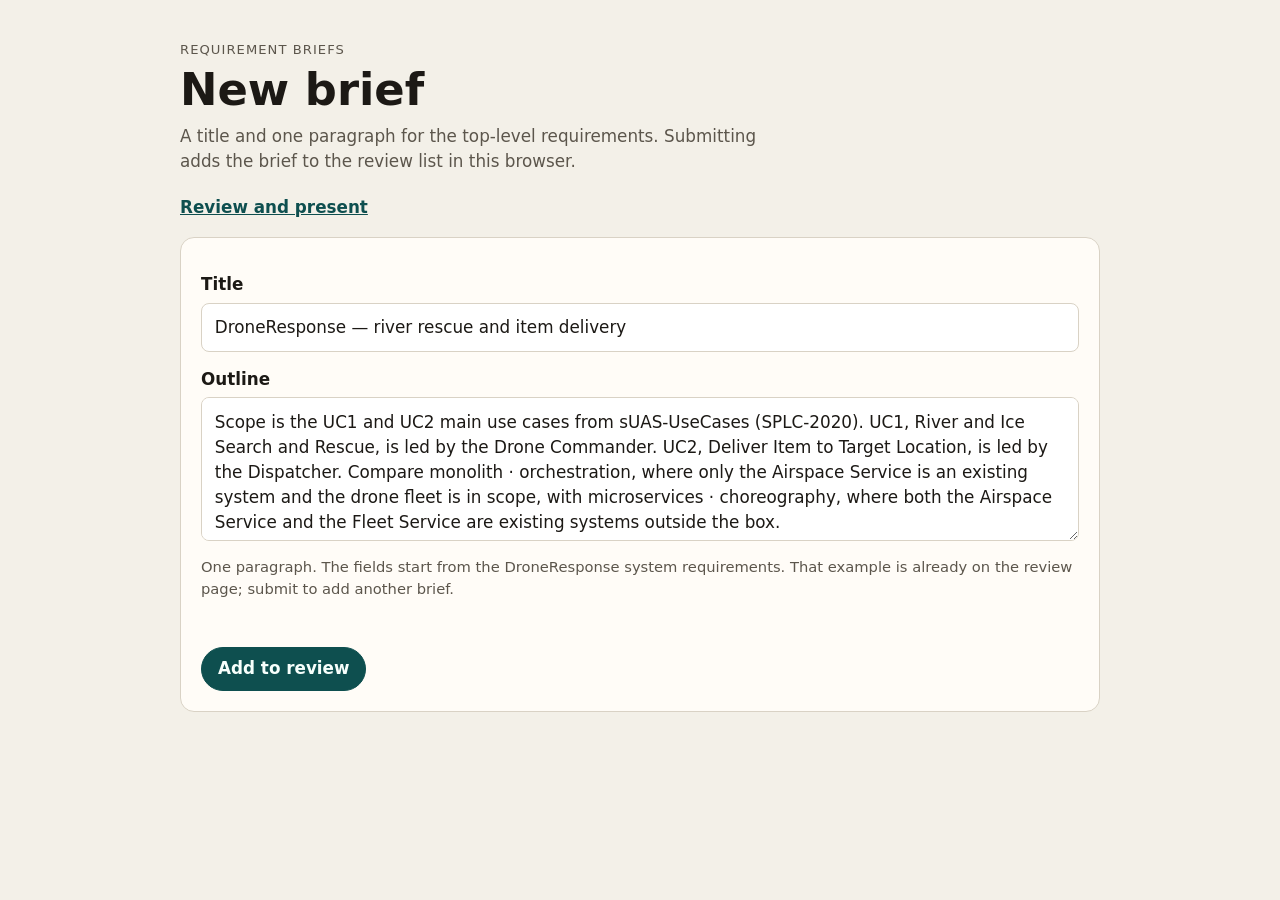
==== docs/index.html @ de2cdd09 "Add a static brief form and review page" ====
<!DOCTYPE html>
<html lang="en">
<head>
  <meta charset="utf-8">
  <meta name="viewport" content="width=device-width, initial-scale=1">
  <title>New requirement brief</title>
  <link rel="stylesheet" href="site.css">
</head>
<body>
  <main class="wrap">
    <p class="eyebrow">Requirement briefs</p>
    <h1>New brief</h1>
    <p class="lede">A title and one paragraph for the top-level requirements. Submitting adds the brief to the review list in this browser.</p>
    <p><a class="nav-link" href="review.html">Review and present</a></p>
    <form id="brief-form">
      <label for="title">Title</label>
      <input id="title" name="title" required maxlength="180" autocomplete="off" value="DroneResponse — river rescue and item delivery">
      <label for="outline">Outline</label>
      <textarea id="outline" name="outline" required maxlength="2000">Scope is the UC1 and UC2 main use cases from sUAS-UseCases (SPLC-2020). UC1, River and Ice Search and Rescue, is led by the Drone Commander. UC2, Deliver Item to Target Location, is led by the Dispatcher. Compare monolith · orchestration, where only the Airspace Service is an existing system and the drone fleet is in scope, with microservices · choreography, where both the Airspace Service and the Fleet Service are existing systems outside the box.</textarea>
      <p class="hint">One paragraph. The fields start from the DroneResponse system requirements. That example is already on the review page; submit to add another brief.</p>
      <p class="error" id="form-error" role="alert"></p>
      <div class="actions">
        <button type="submit">Add to review</button>
      </div>
    </form>
  </main>
  <script src="briefs.js"></script>
  <script>
    var titleInput = document.getElementById("title");
    var outlineInput = document.getElementById("outline");
    var formError = document.getElementById("form-error");
    titleInput.value = DRONE_BRIEF.title;
    outlineInput.value = DRONE_BRIEF.outline;

    document.getElementById("brief-form").addEventListener("submit", function (event) {
      event.preventDefault();
      var title = titleInput.value.trim();
      var outline = outlineInput.value.trim();
      if (!title || !outline) {
        formError.textContent = "Add both a title and an outline.";
        return;
      }
      var briefs = loadBriefs();
      briefs.push({ id: createBriefId(), title: title, outline: outline });
      try {
        saveBriefs(briefs);
      } catch (err) {
        formError.textContent = "This browser blocked local storage, so the brief was not saved.";
        return;
      }
      window.location.href = "review.html";
    });
  </script>
</body>
</html>
---- docs/site.css ----
:root {
  color-scheme: light;
  --ink: #1c1915;
  --muted: #5c564c;
  --paper: #f3f0e8;
  --card: #fffcf7;
  --line: #d9d2c5;
  --accent: #0e4f4f;
  --accent-ink: #f7fffc;
  --danger: #8a2f24;
}

* { box-sizing: border-box; }

body {
  margin: 0;
  background: var(--paper);
  color: var(--ink);
  font: 1.05rem/1.5 "Segoe UI", system-ui, sans-serif;
}

a { color: var(--accent); }

.wrap {
  width: min(920px, calc(100% - 2rem));
  margin: 0 auto;
  padding: 2.5rem 0 4rem;
}

.eyebrow {
  margin: 0 0 0.35rem;
  color: var(--muted);
  font-size: 0.82rem;
  letter-spacing: 0.08em;
  text-transform: uppercase;
}

h1 {
  margin: 0 0 0.6rem;
  font-size: clamp(2rem, 4vw, 2.8rem);
  line-height: 1.1;
  font-weight: 650;
}

.lede {
  margin: 0 0 1.25rem;
  max-width: 38rem;
  color: var(--muted);
}

.nav-link { font-weight: 650; }

form, .card, .qr {
  background: var(--card);
  border: 1px solid var(--line);
  border-radius: 14px;
}

form { padding: 1.25rem; }

label {
  display: block;
  margin: 0.9rem 0 0.35rem;
  font-weight: 650;
}

input, textarea {
  width: 100%;
  border: 1px solid var(--line);
  border-radius: 8px;
  padding: 0.7rem 0.8rem;
  font: inherit;
  color: inherit;
  background: #fff;
}

textarea { min-height: 9rem; resize: vertical; }

.hint, .error { margin: 0.45rem 0 0; }

.hint { color: var(--muted); font-size: 0.92rem; }

.error { color: var(--danger); min-height: 1.4em; }

.actions, .card-actions, .stage-nav, .stage-bar {
  display: flex;
  flex-wrap: wrap;
  gap: 0.6rem;
  align-items: center;
}

.actions { margin-top: 1rem; }

button, .button {
  appearance: none;
  border: 1px solid var(--accent);
  background: var(--accent);
  color: var(--accent-ink);
  border-radius: 999px;
  padding: 0.55rem 1rem;
  font: inherit;
  font-weight: 650;
  cursor: pointer;
  text-decoration: none;
}

button.secondary, a.button.secondary {
  background: transparent;
  color: var(--accent);
}

button:disabled { opacity: 0.45; cursor: default; }

button:focus-visible, a:focus-visible, input:focus-visible, textarea:focus-visible {
  outline: 3px solid #c46b1a;
  outline-offset: 2px;
}

.review-layout {
  display: grid;
  grid-template-columns: minmax(0, 1fr) 200px;
  gap: 1.25rem 1.5rem;
  align-items: start;
}

.review-head { grid-column: 1; }
.qr { grid-column: 2; grid-row: 1 / span 2; padding: 1rem; text-align: center; }
.list { grid-column: 1; display: grid; gap: 0.9rem; margin: 0; padding: 0; list-style: none; }

.qr img { width: 168px; height: 168px; }
.qr p { margin: 0.75rem 0 0; font-size: 0.85rem; overflow-wrap: anywhere; }

.card { padding: 1.1rem 1.15rem 1rem; }
.card form { background: transparent; border: 0; padding: 0; border-radius: 0; }
.kicker { margin: 0 0 0.2rem; color: var(--accent); font-size: 0.78rem; font-weight: 700; letter-spacing: 0.06em; text-transform: uppercase; }
.card h2 { margin: 0 0 0.45rem; font-size: 1.35rem; line-height: 1.25; }
.card .outline { margin: 0 0 0.9rem; }
.card-actions { margin-top: 0.8rem; }

.stage[hidden] { display: none; }

.stage {
  min-height: 100vh;
  display: flex;
  flex-direction: column;
  justify-content: center;
  width: min(1100px, calc(100% - 2.5rem));
  margin: 0 auto;
  padding: 1.5rem 0 2.5rem;
}

.stage-bar { justify-content: space-between; margin-bottom: 2rem; }
.stage h1 { font-size: clamp(2.6rem, 6vw, 5rem); max-width: 16ch; }
.stage .outline { font-size: clamp(1.35rem, 2.5vw, 2.15rem); line-height: 1.35; max-width: 40rem; margin: 0; }
.stage-nav { margin-top: 2.5rem; }
#counter { margin: 0; color: var(--muted); }

body.is-presenting { background: #fffdf8; }
body.is-presenting .wrap { display: none; }

@media (max-width: 720px) {
  .review-layout { grid-template-columns: 1fr; }
  .qr { grid-column: 1; grid-row: auto; }
  .list { grid-column: 1; }
}
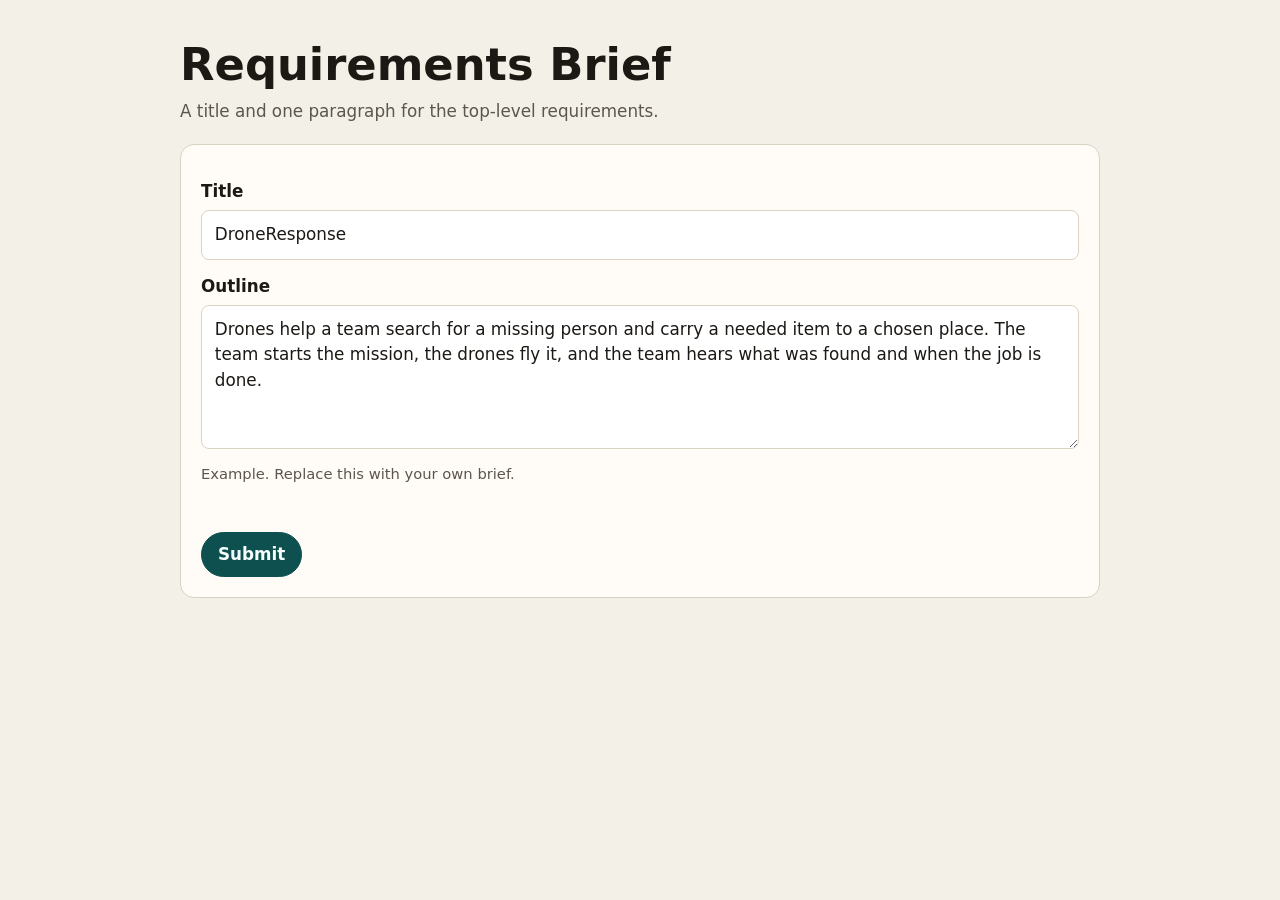
==== commit 4c2c631d: "Simplify the open-day requirements brief form" ====
--- a/docs/index.html
+++ b/docs/index.html
@@ -3,24 +3,22 @@
 <head>
   <meta charset="utf-8">
   <meta name="viewport" content="width=device-width, initial-scale=1">
-  <title>New requirement brief</title>
+  <title>Requirements Brief</title>
   <link rel="stylesheet" href="site.css">
 </head>
 <body>
   <main class="wrap">
-    <p class="eyebrow">Requirement briefs</p>
-    <h1>New brief</h1>
-    <p class="lede">A title and one paragraph for the top-level requirements. Submitting adds the brief to the review list in this browser.</p>
-    <p><a class="nav-link" href="review.html">Review and present</a></p>
+    <h1>Requirements Brief</h1>
+    <p class="lede">A title and one paragraph for the top-level requirements.</p>
     <form id="brief-form">
       <label for="title">Title</label>
-      <input id="title" name="title" required maxlength="180" autocomplete="off" value="DroneResponse — river rescue and item delivery">
+      <input id="title" name="title" required maxlength="180" autocomplete="off" value="DroneResponse">
       <label for="outline">Outline</label>
-      <textarea id="outline" name="outline" required maxlength="2000">Scope is the UC1 and UC2 main use cases from sUAS-UseCases (SPLC-2020). UC1, River and Ice Search and Rescue, is led by the Drone Commander. UC2, Deliver Item to Target Location, is led by the Dispatcher. Compare monolith · orchestration, where only the Airspace Service is an existing system and the drone fleet is in scope, with microservices · choreography, where both the Airspace Service and the Fleet Service are existing systems outside the box.</textarea>
-      <p class="hint">One paragraph. The fields start from the DroneResponse system requirements. That example is already on the review page; submit to add another brief.</p>
+      <textarea id="outline" name="outline" required maxlength="2000">Drones help a team search for a missing person and carry a needed item to a chosen place. The team starts the mission, the drones fly it, and the team hears what was found and when the job is done.</textarea>
+      <p class="hint">Example. Replace this with your own brief.</p>
       <p class="error" id="form-error" role="alert"></p>
       <div class="actions">
-        <button type="submit">Add to review</button>
+        <button type="submit">Submit</button>
       </div>
     </form>
   </main>
@@ -37,6 +35,7 @@
       var title = titleInput.value.trim();
       var outline = outlineInput.value.trim();
       if (!title || !outline) {
+        formError.className = "error";
         formError.textContent = "Add both a title and an outline.";
         return;
       }
@@ -45,10 +44,12 @@
       try {
         saveBriefs(briefs);
       } catch (err) {
+        formError.className = "error";
         formError.textContent = "This browser blocked local storage, so the brief was not saved.";
         return;
       }
-      window.location.href = "review.html";
+      formError.className = "hint";
+      formError.textContent = "Saved.";
     });
   </script>
 </body>
